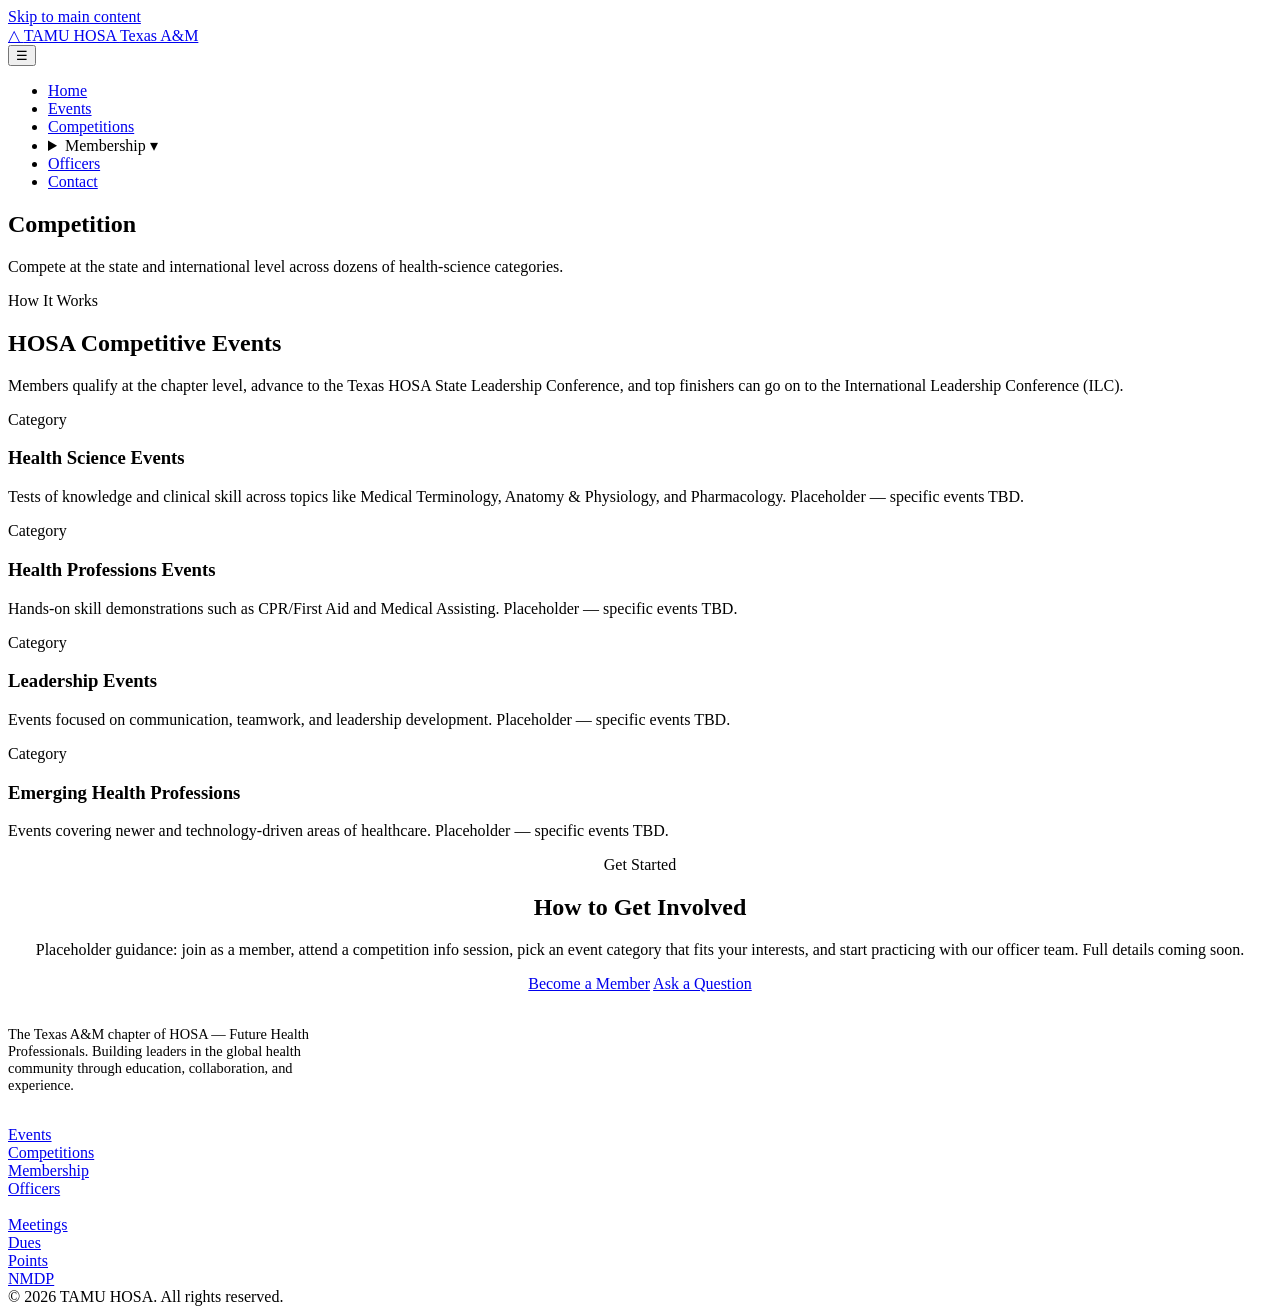
==== competitions.html @ 18d51c39 "Add competitions page" ====
<!DOCTYPE html>
<html lang="en">
<head>
<meta charset="UTF-8">
<meta name="viewport" content="width=device-width, initial-scale=1.0">
<title>Competition | TAMU HOSA</title>
<link rel="preconnect" href="https://fonts.googleapis.com">
<link rel="preconnect" href="https://fonts.gstatic.com" crossorigin>
<link href="https://fonts.googleapis.com/css2?family=Big+Shoulders+Display:wght@600;700;800&family=Public+Sans:ital,wght@0,400;0,500;0,600;0,700;1,500&display=swap" rel="stylesheet">
<link rel="stylesheet" href="css/style.css">
</head>
<body>

<a href="#main-content" class="skip-link">Skip to main content</a>

<header class="site-header">
  <div class="nav-wrap">
    <a href="index.html" class="brand">
      <span class="brand-mark" aria-hidden="true">&#9651;</span>
      <span>
        TAMU HOSA
        <span class="affiliation">Texas A&amp;M</span>
      </span>
    </a>
    <nav>
      <button class="nav-toggle-mobile" aria-label="Toggle menu" aria-expanded="false" aria-controls="primary-nav">&#9776;</button>
      <ul id="primary-nav">
        <li><a href="index.html">Home</a></li>
        <li><a href="events.html">Events</a></li>
        <li><a href="competitions.html">Competitions</a></li>
        <li class="has-dropdown">
          <details>
            <summary class="dropdown-toggle">Membership <span>&#9662;</span></summary>
            <div class="dropdown-menu">
              <a href="membership/meetings.html">Meetings</a>
              <a href="membership/flywire.html">Dues (Flywire)</a>
              <a href="membership/points.html">Member Points</a>
              <a href="membership/nmdp.html">NMDP Service Project</a>
            </div>
          </details>
        </li>
        <li><a href="officers.html">Officers</a></li>
        <li><a href="contact.html" class="nav-cta">Contact</a></li>
      </ul>
    </nav>
  </div>
</header>

<main id="main-content">

<section class="page-hero">
  <h1>Competition</h1>
  <p>Compete at the state and international level across dozens of health-science categories.</p>
</section>

<section>
  <div class="container">
    <span class="eyebrow-tag">How It Works</span>
    <h2 class="section-title">HOSA Competitive Events</h2>
    <p class="section-lede">Members qualify at the chapter level, advance to the Texas HOSA State Leadership Conference, and top finishers can go on to the International Leadership Conference (ILC).</p>
    <div class="grid">
      <div class="card pillar-teal">
        <span class="tag">Category</span>
        <h3>Health Science Events</h3>
        <p>Tests of knowledge and clinical skill across topics like Medical Terminology, Anatomy &amp; Physiology, and Pharmacology. Placeholder &mdash; specific events TBD.</p>
      </div>
      <div class="card pillar-teal">
        <span class="tag">Category</span>
        <h3>Health Professions Events</h3>
        <p>Hands-on skill demonstrations such as CPR/First Aid and Medical Assisting. Placeholder &mdash; specific events TBD.</p>
      </div>
      <div class="card pillar-teal">
        <span class="tag">Category</span>
        <h3>Leadership Events</h3>
        <p>Events focused on communication, teamwork, and leadership development. Placeholder &mdash; specific events TBD.</p>
      </div>
      <div class="card">
        <span class="tag">Category</span>
        <h3>Emerging Health Professions</h3>
        <p>Events covering newer and technology-driven areas of healthcare. Placeholder &mdash; specific events TBD.</p>
      </div>
    </div>
  </div>
</section>

<section class="alt">
  <div class="container" style="text-align:center;">
    <span class="eyebrow-tag">Get Started</span>
    <h2 class="section-title">How to Get Involved</h2>
    <p class="section-lede">Placeholder guidance: join as a member, attend a competition info session, pick an event category that fits your interests, and start practicing with our officer team. Full details coming soon.</p>
    <div class="hero-buttons" style="justify-content:center;">
      <a href="membership.html" class="btn btn-solid">Become a Member</a>
      <a href="contact.html" class="btn btn-solid">Ask a Question</a>
    </div>
  </div>
</section>

</main>

<footer class="site-footer">
  <div class="footer-wrap">
    <div class="brand-col">
      <strong style="color:white;">TAMU HOSA</strong>
      <p style="max-width:320px; font-size:0.9rem;">The Texas A&amp;M chapter of HOSA &mdash; Future Health Professionals. Building leaders in the global health community through education, collaboration, and experience.</p>
    </div>
    <div>
      <strong style="color:white;">Explore</strong><br>
      <a href="events.html">Events</a><br>
      <a href="competitions.html">Competitions</a><br>
      <a href="membership.html">Membership</a><br>
      <a href="officers.html">Officers</a>
    </div>
    <div>
      <strong style="color:white;">Membership</strong><br>
      <a href="membership/meetings.html">Meetings</a><br>
      <a href="membership/flywire.html">Dues</a><br>
      <a href="membership/points.html">Points</a><br>
      <a href="membership/nmdp.html">NMDP</a>
    </div>
  </div>
  <div class="footer-bottom">&copy; 2026 TAMU HOSA. All rights reserved.</div>
</footer>

<script src="js/nav.js"></script>
</body>
</html>
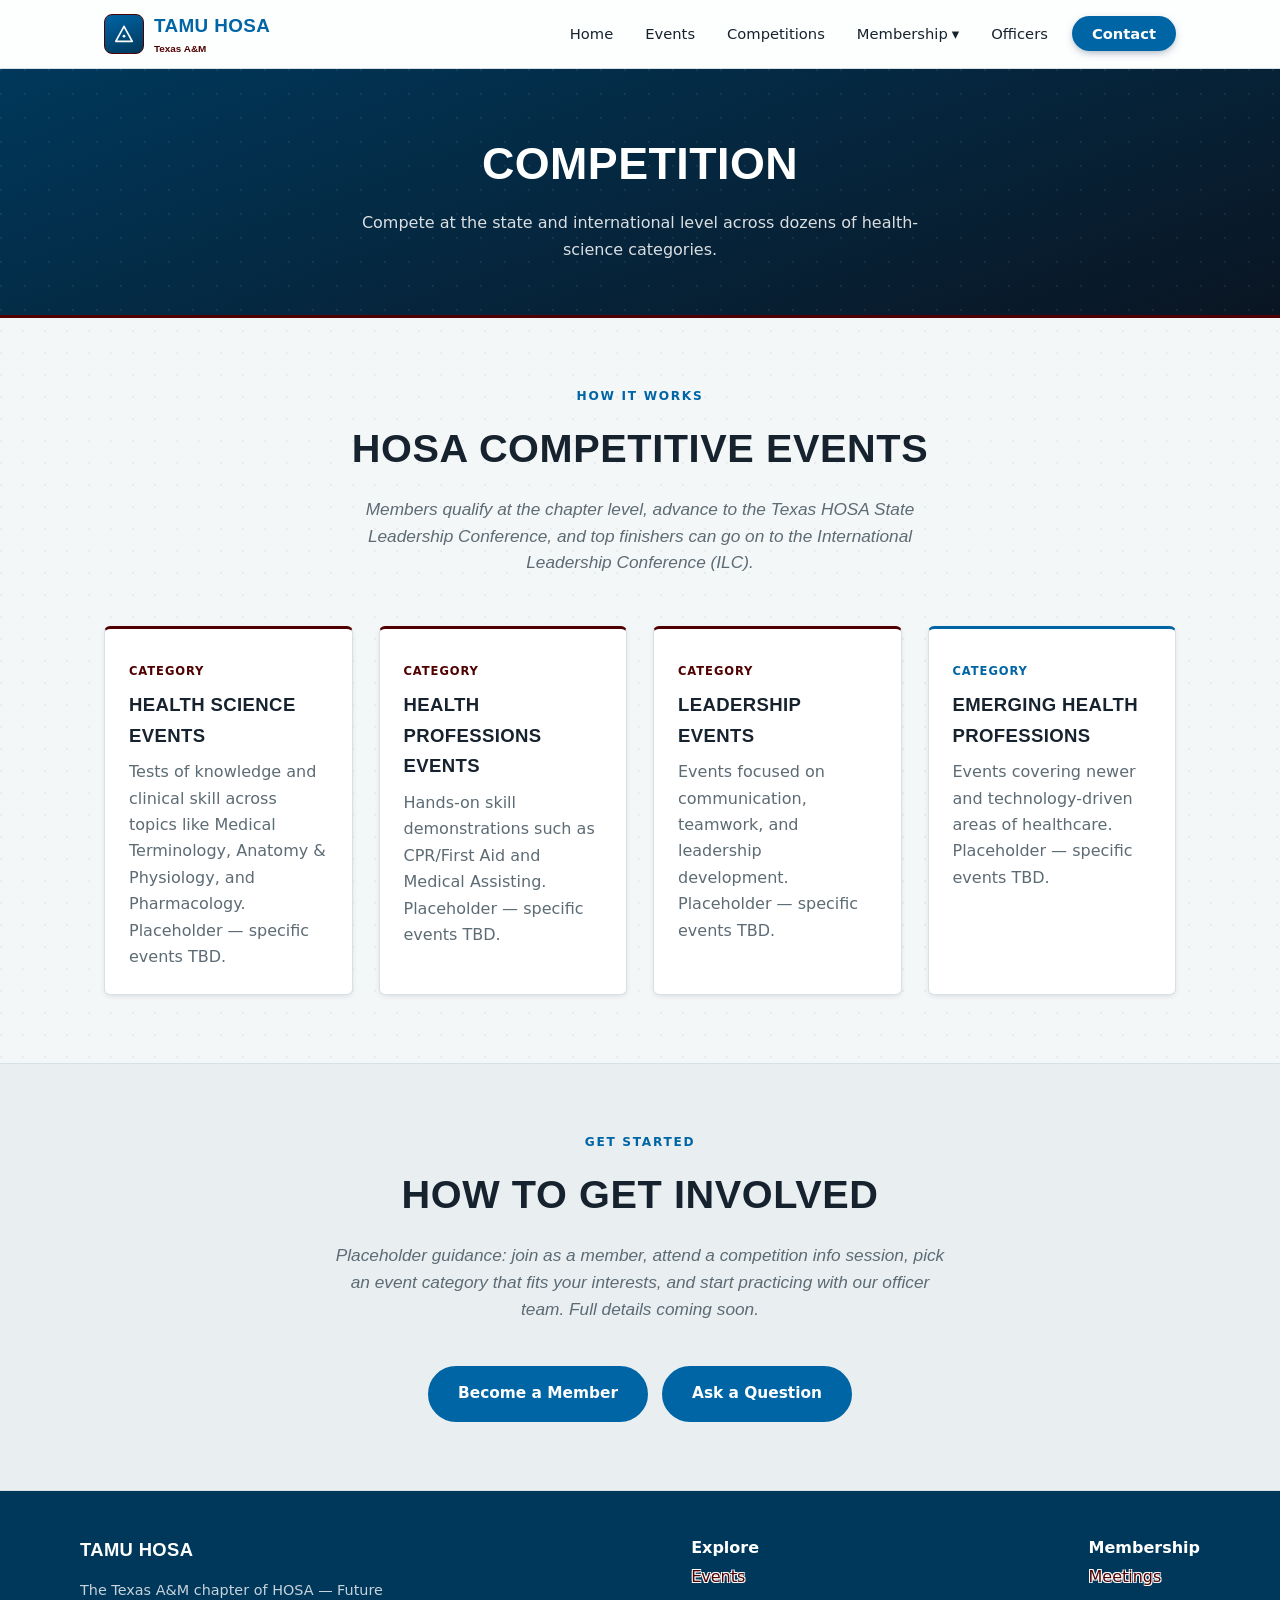
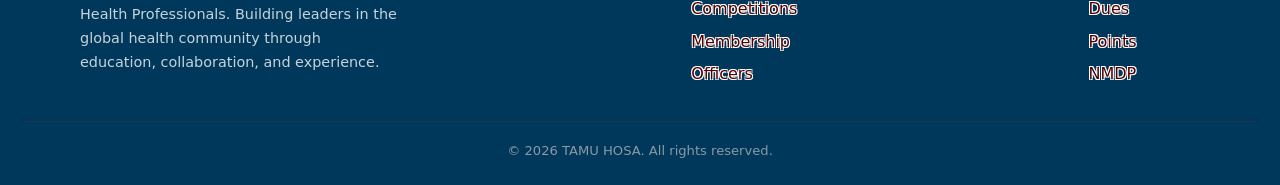
==== commit 8e88818b: "Replace placeholder logo glyph with SVG mark; white outline on maroon text over navy backgrounds" ====
--- a/competitions.html
+++ b/competitions.html
@@ -16,7 +16,7 @@
 <header class="site-header">
   <div class="nav-wrap">
     <a href="index.html" class="brand">
-      <span class="brand-mark" aria-hidden="true">&#9651;</span>
+      <span class="brand-mark" aria-hidden="true"><svg viewBox="0 0 24 24" width="22" height="22" fill="none" xmlns="http://www.w3.org/2000/svg"><path d="M12 3.6L21 20H3L12 3.6Z" stroke="#ffffff" stroke-width="1.8" stroke-linejoin="round"/><circle cx="12" cy="14.4" r="1.5" fill="#ffffff"/></svg></span>
       <span>
         TAMU HOSA
         <span class="affiliation">Texas A&amp;M</span>
--- a/css/style.css
+++ b/css/style.css
@@ -0,0 +1,733 @@
+/* TAMU HOSA — shared styles
+   Architecture adapted from the FFAC template (header/nav, card/grid, button,
+   dropdown, and mobile rules). Two-color scheme: HOSA's official navy blue
+   (verified from HOSA's own rebrand brand file, PANTONE 301 U -> RGB(0,101,165))
+   dominant, TAMU maroon as the accent. */
+
+:root {
+  --navy: #0065A5;
+  --navy-dark: #004C7C;
+  --navy-deep: #00385B;
+  --maroon: #500000;
+  --ink: #16222e;
+  --cream: #f4f7f8;
+  --paper: #e9eff1;
+  --warm-white: #ffffff;
+  --gray: #5d6b74;
+  --gray-light: #8996a0;
+  --border: #d7e0e4;
+  --border-strong: #bccbd1;
+  --radius: 6px;
+  --shadow-sm: 0 2px 6px -2px rgba(15, 30, 48, 0.16);
+  --shadow-md: 0 10px 24px -10px rgba(15, 30, 48, 0.26), 0 3px 8px rgba(15, 30, 48, 0.08);
+  --shadow-lg: 0 20px 40px -16px rgba(15, 30, 48, 0.32), 0 6px 14px rgba(15, 30, 48, 0.1);
+  --ease: cubic-bezier(0.22, 1, 0.36, 1);
+}
+
+* { box-sizing: border-box; }
+
+html { scroll-behavior: smooth; }
+
+@media (prefers-reduced-motion: reduce) {
+  html { scroll-behavior: auto; }
+  *, *::before, *::after {
+    animation-duration: 0.01ms !important;
+    animation-iteration-count: 1 !important;
+    transition-duration: 0.01ms !important;
+    scroll-behavior: auto !important;
+  }
+}
+
+body {
+  margin: 0;
+  font-family: 'Public Sans', 'Segoe UI', system-ui, -apple-system, sans-serif;
+  background-color: var(--cream);
+  background-image:
+    radial-gradient(circle at 1px 1px, rgba(15, 30, 48, 0.05) 1px, transparent 0);
+  background-size: 22px 22px;
+  color: var(--ink);
+  line-height: 1.65;
+  -webkit-font-smoothing: antialiased;
+}
+
+h1, h2, h3, .brand {
+  font-family: 'Big Shoulders Display', 'Arial Narrow', sans-serif;
+  font-weight: 700;
+  text-transform: uppercase;
+  letter-spacing: 0.02em;
+}
+
+img { max-width: 100%; display: block; }
+
+a { color: var(--navy); text-decoration: none; }
+a:hover { text-decoration: underline; }
+
+a:focus-visible,
+button:focus-visible,
+summary:focus-visible {
+  outline: 2px solid var(--navy);
+  outline-offset: 3px;
+  border-radius: 3px;
+}
+
+.skip-link {
+  position: absolute;
+  left: 12px;
+  top: -60px;
+  z-index: 1000;
+  background: var(--navy);
+  color: var(--warm-white);
+  padding: 10px 18px;
+  border-radius: 6px;
+  font-weight: 600;
+  transition: top 150ms var(--ease);
+}
+
+.skip-link:focus { top: 12px; }
+
+.container {
+  max-width: 1120px;
+  margin: 0 auto;
+  padding: 0 24px;
+}
+
+/* ---------- Header / Nav ---------- */
+header.site-header {
+  background: rgba(255, 255, 255, 0.82);
+  backdrop-filter: blur(14px) saturate(160%);
+  -webkit-backdrop-filter: blur(14px) saturate(160%);
+  border-bottom: 1px solid var(--border);
+  position: sticky;
+  top: 0;
+  z-index: 100;
+  transition: box-shadow 220ms var(--ease), border-color 220ms var(--ease);
+}
+
+header.site-header.scrolled {
+  box-shadow: var(--shadow-sm);
+  border-bottom-color: var(--border-strong);
+}
+
+.nav-wrap {
+  display: flex;
+  align-items: center;
+  justify-content: space-between;
+  padding: 10px 24px;
+  max-width: 1120px;
+  margin: 0 auto;
+}
+
+.brand {
+  display: flex;
+  align-items: center;
+  gap: 10px;
+  font-weight: 600;
+  font-size: 1.18rem;
+  color: var(--navy);
+}
+
+.brand .brand-mark {
+  display: inline-flex;
+  align-items: center;
+  justify-content: center;
+  width: 40px;
+  height: 40px;
+  border-radius: 8px;
+  background: linear-gradient(160deg, var(--navy) 0%, var(--navy-deep) 100%);
+  border: 1.5px solid var(--maroon);
+  flex-shrink: 0;
+  transition: transform 320ms var(--ease);
+}
+
+.brand:hover { text-decoration: none; }
+.brand:hover .brand-mark { transform: rotate(-8deg); }
+
+.brand .affiliation {
+  display: block;
+  font-family: 'Public Sans', sans-serif;
+  text-transform: none;
+  letter-spacing: 0;
+  font-weight: 700;
+  font-size: 0.62rem;
+  color: var(--maroon);
+}
+
+nav ul {
+  list-style: none;
+  display: flex;
+  gap: 8px;
+  margin: 0;
+  padding: 0;
+  align-items: center;
+}
+
+nav a {
+  color: var(--ink);
+  font-weight: 500;
+  font-size: 0.92rem;
+  padding: 8px 12px;
+  border-radius: 5px;
+  transition: color 150ms var(--ease), background 150ms var(--ease);
+}
+
+nav a:hover { color: var(--navy); background: rgba(27, 58, 92, 0.07); text-decoration: none; }
+
+.nav-cta {
+  background: var(--navy);
+  color: var(--warm-white) !important;
+  padding: 9px 20px !important;
+  border-radius: 999px;
+  font-weight: 600;
+  margin-left: 4px;
+  box-shadow: 0 3px 10px -3px rgba(27, 58, 92, 0.55);
+  transition: background 150ms var(--ease), transform 150ms var(--ease), box-shadow 150ms var(--ease);
+}
+
+.nav-cta:hover { background: var(--navy-dark); transform: translateY(-1px); box-shadow: 0 6px 14px -4px rgba(27, 58, 92, 0.55); }
+.nav-cta:active { transform: translateY(0) scale(0.97); }
+
+/* Dropdown (native details/summary - no JS required) */
+.has-dropdown { position: relative; }
+.has-dropdown details { position: relative; }
+
+.has-dropdown summary.dropdown-toggle {
+  cursor: pointer;
+  display: flex;
+  align-items: center;
+  gap: 4px;
+  font-weight: 500;
+  font-size: 0.92rem;
+  color: var(--ink);
+  list-style: none;
+  padding: 8px 12px;
+  border-radius: 5px;
+  transition: color 150ms var(--ease), background 150ms var(--ease);
+}
+
+.has-dropdown summary.dropdown-toggle::-webkit-details-marker { display: none; }
+.has-dropdown summary.dropdown-toggle::marker { content: ''; }
+.has-dropdown summary.dropdown-toggle:hover { color: var(--navy); background: rgba(27, 58, 92, 0.07); }
+
+.dropdown-menu {
+  position: absolute;
+  top: 122%;
+  left: 0;
+  background: var(--warm-white);
+  border: 1px solid var(--border);
+  border-radius: var(--radius);
+  box-shadow: var(--shadow-md);
+  min-width: 200px;
+  padding: 6px;
+}
+
+.dropdown-menu a {
+  display: block;
+  padding: 9px 12px;
+  border-radius: 4px;
+  font-weight: 500;
+  color: var(--ink);
+  font-size: 0.92rem;
+}
+
+.dropdown-menu a:hover {
+  background: var(--cream);
+  text-decoration: none;
+  color: var(--navy);
+}
+
+.nav-toggle-mobile {
+  display: none;
+  background: none;
+  border: none;
+  font-size: 1.5rem;
+  cursor: pointer;
+  color: var(--ink);
+}
+
+/* ---------- Hero ---------- */
+.hero {
+  position: relative;
+  background: linear-gradient(160deg, var(--navy) 0%, var(--navy-deep) 100%);
+  color: var(--warm-white);
+  padding: 84px 24px 76px;
+  overflow: hidden;
+}
+
+.hero::before {
+  content: '';
+  position: absolute;
+  inset: 0;
+  background-image: radial-gradient(circle at 1px 1px, rgba(255, 255, 255, 0.09) 1px, transparent 0);
+  background-size: 26px 26px;
+  pointer-events: none;
+}
+
+.hero-inner {
+  position: relative;
+  max-width: 1120px;
+  margin: 0 auto;
+}
+
+.hero-text { max-width: 680px; }
+
+.hero .eyebrow {
+  display: inline-flex;
+  align-items: center;
+  gap: 8px;
+  font-family: 'Public Sans', sans-serif;
+  font-size: 0.76rem;
+  font-weight: 700;
+  text-shadow: -1px -1px 0 var(--warm-white), 1px -1px 0 var(--warm-white), -1px 1px 0 var(--warm-white), 1px 1px 0 var(--warm-white);
+  letter-spacing: 0.14em;
+  text-transform: uppercase;
+  color: var(--maroon);
+  margin: 0 0 18px;
+}
+
+.hero .eyebrow::before {
+  content: '';
+  width: 22px;
+  height: 1px;
+  background: var(--maroon);
+}
+
+.hero-kicker {
+  font-family: 'Big Shoulders Display', sans-serif;
+  font-size: clamp(1.5rem, 2.8vw, 2.1rem);
+  font-weight: 800;
+  text-transform: uppercase;
+  letter-spacing: 0.02em;
+  color: var(--warm-white);
+  margin: 0 0 4px;
+}
+
+.hero h1 {
+  font-size: clamp(2.6rem, 5.2vw, 4.4rem);
+  font-weight: 800;
+  margin: 0 0 20px;
+  line-height: 1.02;
+  letter-spacing: 0.005em;
+}
+
+.hero p {
+  font-size: 1.1rem;
+  max-width: 620px;
+  margin: 0 0 30px;
+  opacity: 0.9;
+}
+
+.hero-buttons {
+  display: flex;
+  gap: 14px;
+  flex-wrap: wrap;
+}
+
+.btn {
+  display: inline-block;
+  background: var(--warm-white);
+  color: var(--navy);
+  font-weight: 700;
+  font-size: 0.96rem;
+  padding: 13px 28px;
+  border-radius: 999px;
+  border: 2px solid var(--warm-white);
+  transition: transform 160ms var(--ease), box-shadow 160ms var(--ease), background 160ms var(--ease), color 160ms var(--ease), border-color 160ms var(--ease);
+}
+
+.btn:hover { text-decoration: none; background: var(--maroon); border-color: var(--maroon); color: var(--navy-deep); transform: translateY(-2px); box-shadow: var(--shadow-md); }
+.btn:active { transform: translateY(0) scale(0.97); box-shadow: var(--shadow-sm); }
+
+.btn-outline {
+  background: transparent;
+  border: 2px solid rgba(255, 255, 255, 0.55);
+  color: var(--warm-white);
+}
+
+.btn-outline:hover { background: rgba(255, 255, 255, 0.12); border-color: var(--warm-white); color: var(--warm-white); }
+
+.btn-solid {
+  background: var(--navy);
+  color: var(--warm-white);
+  border: 2px solid var(--navy);
+}
+
+.btn-solid:hover { background: var(--navy-dark); border-color: var(--navy-dark); color: var(--warm-white); }
+
+/* ---------- Page header (non-home pages) ---------- */
+.page-hero {
+  position: relative;
+  background: linear-gradient(160deg, var(--navy-deep) 0%, #0a1522 100%);
+  color: var(--warm-white);
+  padding: 58px 24px 52px;
+  text-align: center;
+  border-bottom: 3px solid var(--maroon);
+  overflow: hidden;
+}
+
+.page-hero::before {
+  content: '';
+  position: absolute;
+  inset: 0;
+  background-image: radial-gradient(circle at 1px 1px, rgba(255, 255, 255, 0.07) 1px, transparent 0);
+  background-size: 24px 24px;
+  pointer-events: none;
+}
+
+.page-hero h1 {
+  position: relative;
+  margin: 0 0 10px;
+  font-weight: 800;
+  font-size: clamp(2rem, 3.8vw, 2.8rem);
+  letter-spacing: 0.01em;
+}
+.page-hero p { position: relative; margin: 0 auto; opacity: 0.85; max-width: 560px; }
+
+/* ---------- Sections ---------- */
+section { padding: 68px 0; }
+
+section.alt {
+  background: var(--paper);
+  border-top: 1px solid var(--border);
+  border-bottom: 1px solid var(--border);
+}
+
+.eyebrow-tag {
+  display: block;
+  text-align: center;
+  font-size: 0.76rem;
+  font-weight: 700;
+  letter-spacing: 0.14em;
+  text-transform: uppercase;
+  color: var(--navy);
+  margin: 0 0 10px;
+}
+
+h2.section-title {
+  font-size: clamp(1.85rem, 3.1vw, 2.5rem);
+  font-weight: 800;
+  margin: 0 0 14px;
+  text-align: center;
+  letter-spacing: 0.015em;
+}
+
+.section-lede {
+  text-align: center;
+  font-family: 'Public Sans', sans-serif;
+  font-style: italic;
+  font-weight: 500;
+  font-size: 1.08rem;
+  color: var(--gray);
+  max-width: 620px;
+  margin: 0 auto 44px;
+  line-height: 1.55;
+}
+
+/* ---------- Cards ---------- */
+.grid {
+  display: grid;
+  grid-template-columns: repeat(auto-fit, minmax(240px, 1fr));
+  gap: 26px;
+  padding-top: 6px;
+}
+
+.card {
+  --pin: var(--navy);
+  position: relative;
+  background: var(--warm-white);
+  border: 1px solid var(--border);
+  border-top: 3px solid var(--pin);
+  border-radius: var(--radius);
+  padding: 28px 24px 24px;
+  box-shadow: var(--shadow-sm);
+  transition: transform 220ms var(--ease), box-shadow 220ms var(--ease);
+}
+
+.card:hover {
+  transform: translateY(-5px);
+  box-shadow: var(--shadow-lg);
+}
+
+.card.pillar-teal { --pin: var(--maroon); }
+.card.pillar-maroon { --pin: var(--maroon); }
+
+.card .tag {
+  display: inline-block;
+  font-size: 0.72rem;
+  font-weight: 700;
+  letter-spacing: 0.08em;
+  text-transform: uppercase;
+  color: var(--pin);
+  margin-bottom: 9px;
+}
+
+.card h3 {
+  margin: 0 0 8px;
+  color: var(--ink);
+  font-size: 1.16rem;
+  overflow-wrap: break-word;
+  word-break: break-word;
+}
+
+.card p { margin: 0; color: var(--gray); }
+
+a.card { display: block; text-decoration: none; color: inherit; }
+a.card:hover { text-decoration: none; }
+
+/* ---------- Officer cards ---------- */
+.officer-card {
+  background: var(--warm-white);
+  border: 1px solid var(--border);
+  border-radius: var(--radius);
+  overflow: hidden;
+  text-align: center;
+  box-shadow: var(--shadow-sm);
+  transition: transform 220ms var(--ease), box-shadow 220ms var(--ease);
+}
+
+.officer-card:hover { transform: translateY(-5px); box-shadow: var(--shadow-lg); }
+
+.officer-photo {
+  aspect-ratio: 1 / 1;
+  background: var(--paper);
+  display: flex;
+  align-items: center;
+  justify-content: center;
+  color: var(--navy);
+  border-bottom: 3px solid var(--navy);
+  position: relative;
+}
+
+.officer-photo .initials {
+  font-family: 'Big Shoulders Display', sans-serif;
+  font-size: 2.2rem;
+  font-weight: 700;
+}
+
+.officer-photo img {
+  width: 100%;
+  height: 100%;
+  object-fit: cover;
+}
+
+.officer-card .info { padding: 18px; }
+.officer-card h3 { margin: 0 0 8px; font-size: 1.02rem; }
+.officer-card .role {
+  display: inline-block;
+  background: var(--navy);
+  color: var(--warm-white);
+  font-weight: 600;
+  font-size: 0.72rem;
+  text-transform: uppercase;
+  letter-spacing: 0.06em;
+  padding: 4px 12px;
+  border-radius: 999px;
+}
+
+/* ---------- Event rows ---------- */
+.event-row {
+  background: var(--warm-white);
+  border: 1px solid var(--border);
+  border-radius: var(--radius);
+  padding: 22px 26px;
+  margin-bottom: 18px;
+  box-shadow: var(--shadow-sm);
+  display: flex;
+  gap: 22px;
+  align-items: flex-start;
+  transition: transform 220ms var(--ease), box-shadow 220ms var(--ease);
+}
+
+.event-row:hover { transform: translateY(-3px); box-shadow: var(--shadow-md); }
+
+.event-row .date-stamp {
+  flex-shrink: 0;
+  width: 64px;
+  border: 2px solid var(--navy);
+  border-radius: 8px;
+  text-align: center;
+  overflow: hidden;
+  font-family: 'Public Sans', sans-serif;
+}
+
+.event-row .date-stamp .month {
+  display: block;
+  background: var(--navy);
+  color: var(--warm-white);
+  font-size: 0.68rem;
+  font-weight: 700;
+  letter-spacing: 0.06em;
+  text-transform: uppercase;
+  padding: 3px 0;
+}
+
+.event-row .date-stamp .day {
+  display: block;
+  font-family: 'Big Shoulders Display', sans-serif;
+  font-size: 1.9rem;
+  font-weight: 800;
+  color: var(--navy);
+  padding: 4px 0 6px;
+}
+
+.event-row .event-body { flex: 1; min-width: 0; }
+.event-row h3 { margin: 0 0 6px; font-size: 1.2rem; }
+.event-row .meta { color: var(--gray); font-size: 0.9rem; margin-bottom: 10px; }
+.event-row .meta strong { color: var(--ink); }
+.event-row p:last-child { margin: 0; color: var(--gray); }
+
+.check-back-note {
+  text-align: center;
+  color: var(--gray);
+  font-style: italic;
+  margin-top: 30px;
+}
+
+/* ---------- FAQ accordion ---------- */
+.faq-item {
+  background: var(--warm-white);
+  border: 1px solid var(--border);
+  border-radius: var(--radius);
+  margin-bottom: 12px;
+  box-shadow: var(--shadow-sm);
+  overflow: hidden;
+}
+
+.faq-item summary {
+  cursor: pointer;
+  list-style: none;
+  padding: 16px 20px;
+  font-weight: 600;
+  color: var(--navy);
+  display: flex;
+  justify-content: space-between;
+  align-items: center;
+}
+
+.faq-item summary::-webkit-details-marker { display: none; }
+.faq-item summary::after { content: '+'; font-size: 1.2rem; color: var(--maroon); }
+.faq-item[open] summary::after { content: '\2212'; }
+.faq-item .faq-answer { padding: 0 20px 18px; color: var(--gray); }
+
+/* ---------- Contact ---------- */
+.contact-info-grid {
+  display: grid;
+  grid-template-columns: repeat(auto-fit, minmax(200px, 1fr));
+  gap: 24px;
+  max-width: 820px;
+  margin: 0 auto 48px;
+}
+
+.contact-info-grid .card { text-align: center; }
+
+.contact-info-grid .card h3 {
+  overflow-wrap: anywhere;
+  word-break: break-word;
+  font-size: 1.05rem;
+}
+
+/* ---------- Footer ---------- */
+footer.site-footer {
+  position: relative;
+  background: var(--navy-deep);
+  color: #c7d3db;
+  padding: 44px 24px 24px;
+  margin-top: 0;
+}
+
+.footer-wrap {
+  max-width: 1120px;
+  margin: 0 auto;
+  display: flex;
+  justify-content: space-between;
+  flex-wrap: wrap;
+  gap: 28px;
+}
+
+.footer-wrap .brand-col strong {
+  font-family: 'Big Shoulders Display', sans-serif;
+  font-weight: 700;
+  letter-spacing: 0.02em;
+  font-size: 1.15rem;
+  color: var(--warm-white);
+}
+
+footer.site-footer .footer-wrap a,
+footer.site-footer .footer-bottom a {
+  color: var(--maroon);
+  text-shadow: -1px -1px 0 var(--warm-white), 1px -1px 0 var(--warm-white), -1px 1px 0 var(--warm-white), 1px 1px 0 var(--warm-white);
+}
+
+footer.site-footer .footer-wrap a {
+  display: inline-block;
+  padding: 3px 0;
+}
+
+footer.site-footer .footer-wrap a:hover,
+footer.site-footer .footer-bottom a:hover {
+  color: var(--maroon);
+  opacity: 0.85;
+}
+
+.footer-bottom {
+  text-align: center;
+  font-size: 0.82rem;
+  color: #8a99a4;
+  margin-top: 30px;
+  border-top: 1px solid #223347;
+  padding-top: 18px;
+}
+
+/* ---------- Scroll reveal ---------- */
+.reveal-fade {
+  opacity: 0;
+  transition: opacity 560ms var(--ease);
+}
+.reveal-fade.is-visible { opacity: 1; }
+
+@media (prefers-reduced-motion: reduce) {
+  .reveal-fade { opacity: 1; transition: none; }
+}
+
+/* ---------- Mobile ---------- */
+@media (max-width: 780px) {
+  .nav-wrap { flex-wrap: wrap; row-gap: 8px; padding: 10px 18px; }
+  .brand { font-size: 1.05rem; gap: 8px; }
+  .brand .brand-mark { height: 34px; width: 34px; }
+
+  nav { width: 100%; }
+  nav ul {
+    display: none;
+    position: static;
+    flex-direction: column;
+    align-items: stretch;
+    width: 100%;
+    gap: 2px;
+    padding: 14px 0 6px;
+    margin-top: 8px;
+    border-top: 1px solid var(--border);
+  }
+  nav ul.open { display: flex; }
+  nav ul li { width: 100%; }
+  nav ul li a { display: block; padding: 10px 0; }
+  nav ul li a.nav-cta { text-align: center; margin-top: 8px; padding: 10px 0 !important; }
+  .has-dropdown summary.dropdown-toggle { padding: 10px 0; }
+  .nav-toggle-mobile { display: block; }
+  .dropdown-menu { position: static; box-shadow: none; border: none; padding: 2px 0 6px 14px; background: transparent; }
+
+  .hero { padding: 44px 20px 40px; }
+  .hero h1 { font-size: 2.1rem; }
+  .hero p { font-size: 1rem; }
+  .hero-buttons { justify-content: center; }
+
+  .page-hero { padding: 40px 20px 36px; }
+  .page-hero h1 { font-size: 1.6rem; }
+
+  section { padding: 46px 0; }
+  h2.section-title { font-size: 1.5rem; }
+  .section-lede { margin-bottom: 32px; }
+
+  .event-row { flex-direction: column; }
+  .event-row .date-stamp { width: 84px; }
+
+  .footer-wrap { flex-direction: column; gap: 26px; }
+}
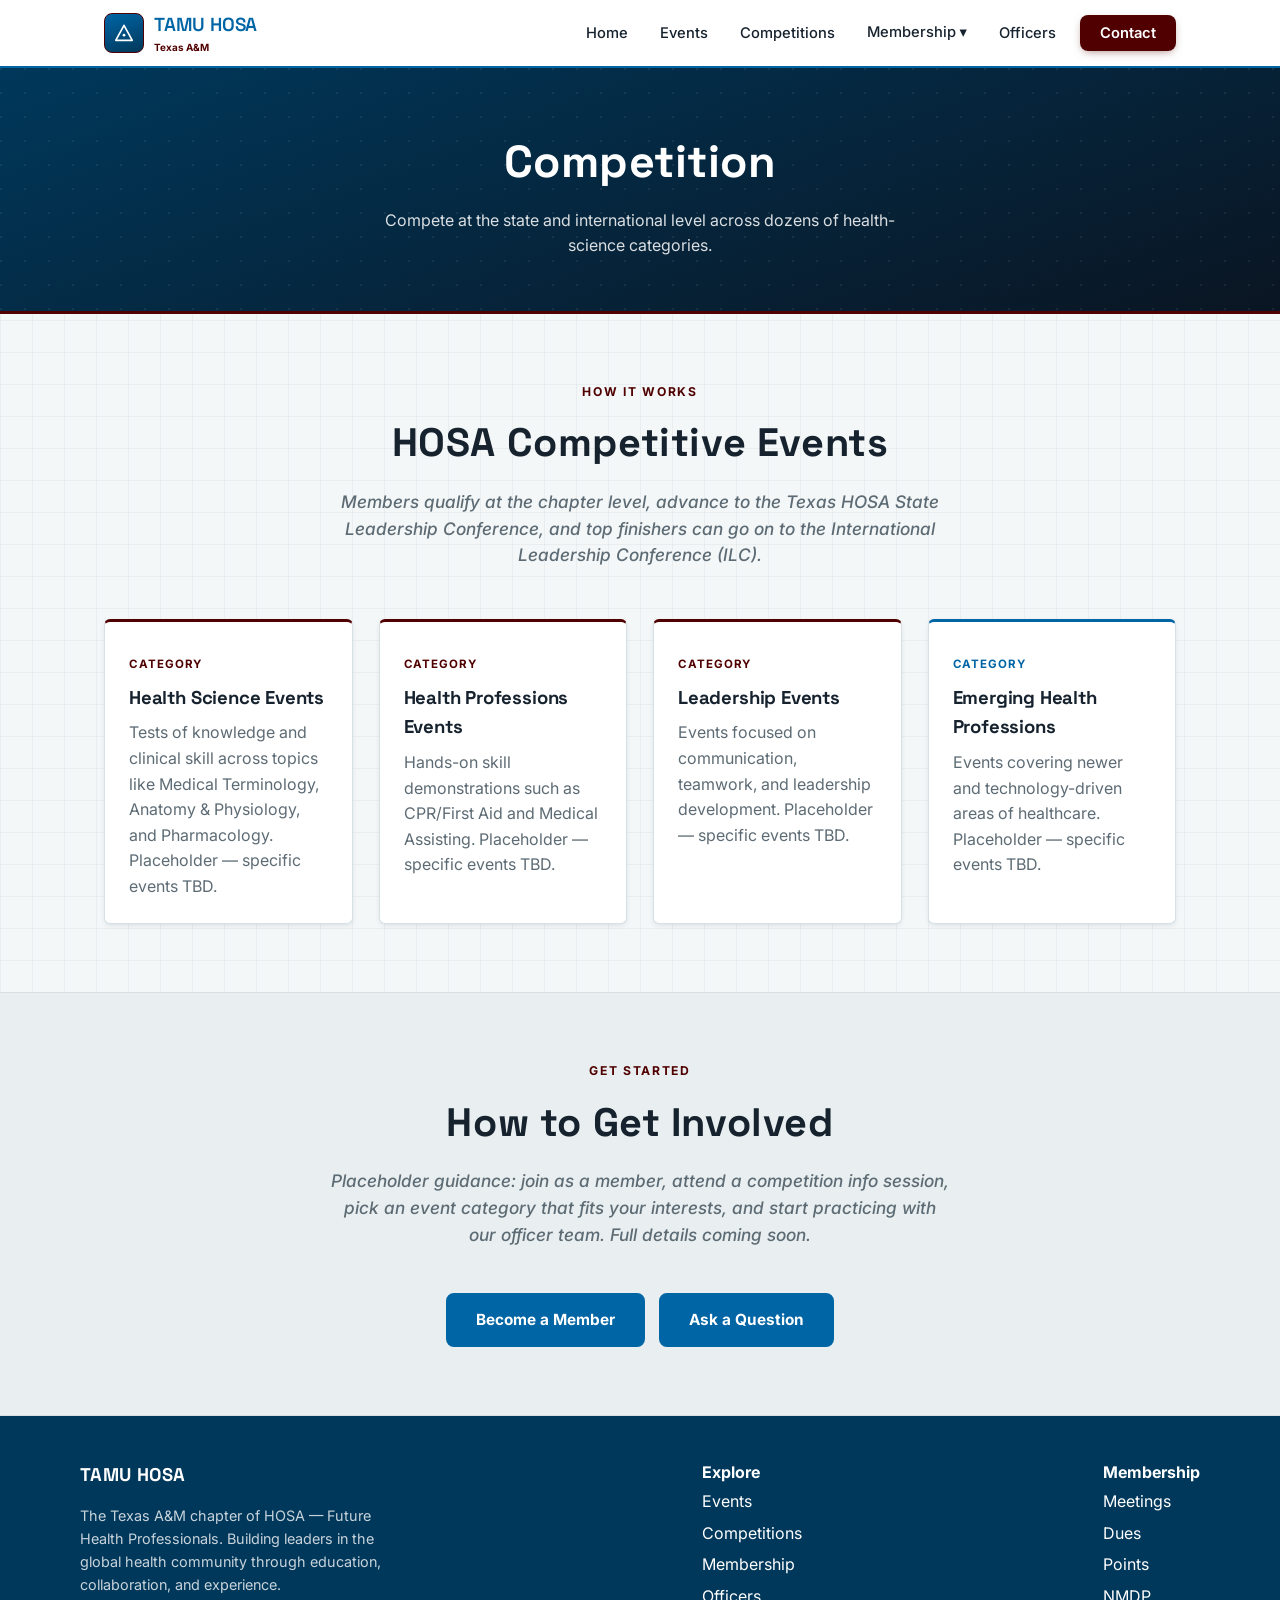
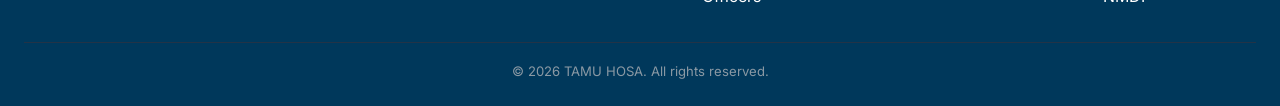
==== commit eb105b9f: "Differentiate from FFAC: Space Grotesk/Inter fonts, non-uppercase headings, structured 8px buttons i" ====
--- a/competitions.html
+++ b/competitions.html
@@ -6,7 +6,7 @@
 <title>Competition | TAMU HOSA</title>
 <link rel="preconnect" href="https://fonts.googleapis.com">
 <link rel="preconnect" href="https://fonts.gstatic.com" crossorigin>
-<link href="https://fonts.googleapis.com/css2?family=Big+Shoulders+Display:wght@600;700;800&family=Public+Sans:ital,wght@0,400;0,500;0,600;0,700;1,500&display=swap" rel="stylesheet">
+<link href="https://fonts.googleapis.com/css2?family=Space+Grotesk:wght@500;600;700&family=Inter:ital,wght@0,400;0,500;0,600;0,700;1,500&display=swap" rel="stylesheet">
 <link rel="stylesheet" href="css/style.css">
 </head>
 <body>
--- a/css/style.css
+++ b/css/style.css
@@ -9,6 +9,7 @@
   --navy-dark: #004C7C;
   --navy-deep: #00385B;
   --maroon: #500000;
+  --maroon-dark: #350000;
   --ink: #16222e;
   --cream: #f4f7f8;
   --paper: #e9eff1;
@@ -40,21 +41,21 @@
 
 body {
   margin: 0;
-  font-family: 'Public Sans', 'Segoe UI', system-ui, -apple-system, sans-serif;
+  font-family: 'Inter', 'Segoe UI', system-ui, -apple-system, sans-serif;
   background-color: var(--cream);
   background-image:
-    radial-gradient(circle at 1px 1px, rgba(15, 30, 48, 0.05) 1px, transparent 0);
-  background-size: 22px 22px;
+    linear-gradient(rgba(15, 30, 48, 0.045) 1px, transparent 1px),
+    linear-gradient(90deg, rgba(15, 30, 48, 0.045) 1px, transparent 1px);
+  background-size: 32px 32px;
   color: var(--ink);
-  line-height: 1.65;
+  line-height: 1.6;
   -webkit-font-smoothing: antialiased;
 }
 
 h1, h2, h3, .brand {
-  font-family: 'Big Shoulders Display', 'Arial Narrow', sans-serif;
-  font-weight: 700;
-  text-transform: uppercase;
-  letter-spacing: 0.02em;
+  font-family: 'Space Grotesk', 'Arial Narrow', sans-serif;
+  font-weight: 700;
+  letter-spacing: -0.01em;
 }
 
 img { max-width: 100%; display: block; }
@@ -93,10 +94,8 @@
 
 /* ---------- Header / Nav ---------- */
 header.site-header {
-  background: rgba(255, 255, 255, 0.82);
-  backdrop-filter: blur(14px) saturate(160%);
-  -webkit-backdrop-filter: blur(14px) saturate(160%);
-  border-bottom: 1px solid var(--border);
+  background: var(--warm-white);
+  border-bottom: 2px solid var(--navy);
   position: sticky;
   top: 0;
   z-index: 100;
@@ -144,7 +143,7 @@
 
 .brand .affiliation {
   display: block;
-  font-family: 'Public Sans', sans-serif;
+  font-family: 'Inter', sans-serif;
   text-transform: none;
   letter-spacing: 0;
   font-weight: 700;
@@ -173,17 +172,17 @@
 nav a:hover { color: var(--navy); background: rgba(27, 58, 92, 0.07); text-decoration: none; }
 
 .nav-cta {
-  background: var(--navy);
+  background: var(--maroon);
   color: var(--warm-white) !important;
   padding: 9px 20px !important;
-  border-radius: 999px;
+  border-radius: 8px;
   font-weight: 600;
   margin-left: 4px;
-  box-shadow: 0 3px 10px -3px rgba(27, 58, 92, 0.55);
+  box-shadow: 0 3px 10px -3px rgba(80, 0, 0, 0.5);
   transition: background 150ms var(--ease), transform 150ms var(--ease), box-shadow 150ms var(--ease);
 }
 
-.nav-cta:hover { background: var(--navy-dark); transform: translateY(-1px); box-shadow: 0 6px 14px -4px rgba(27, 58, 92, 0.55); }
+.nav-cta:hover { background: var(--maroon-dark); transform: translateY(-1px); box-shadow: 0 6px 14px -4px rgba(80, 0, 0, 0.5); }
 .nav-cta:active { transform: translateY(0) scale(0.97); }
 
 /* Dropdown (native details/summary - no JS required) */
@@ -274,13 +273,12 @@
   display: inline-flex;
   align-items: center;
   gap: 8px;
-  font-family: 'Public Sans', sans-serif;
+  font-family: 'Inter', sans-serif;
   font-size: 0.76rem;
   font-weight: 700;
-  text-shadow: -1px -1px 0 var(--warm-white), 1px -1px 0 var(--warm-white), -1px 1px 0 var(--warm-white), 1px 1px 0 var(--warm-white);
   letter-spacing: 0.14em;
   text-transform: uppercase;
-  color: var(--maroon);
+  color: var(--warm-white);
   margin: 0 0 18px;
 }
 
@@ -292,13 +290,27 @@
 }
 
 .hero-kicker {
-  font-family: 'Big Shoulders Display', sans-serif;
+  position: relative;
+  display: block;
+  font-family: 'Space Grotesk', sans-serif;
   font-size: clamp(1.5rem, 2.8vw, 2.1rem);
   font-weight: 800;
   text-transform: uppercase;
   letter-spacing: 0.02em;
   color: var(--warm-white);
-  margin: 0 0 4px;
+  margin: 0 0 10px;
+  padding-bottom: 6px;
+}
+
+.hero-kicker::after {
+  content: '';
+  position: absolute;
+  left: 0;
+  bottom: 0;
+  width: 46px;
+  height: 3px;
+  background: var(--maroon);
+  border-radius: 2px;
 }
 
 .hero h1 {
@@ -329,7 +341,7 @@
   font-weight: 700;
   font-size: 0.96rem;
   padding: 13px 28px;
-  border-radius: 999px;
+  border-radius: 8px;
   border: 2px solid var(--warm-white);
   transition: transform 160ms var(--ease), box-shadow 160ms var(--ease), background 160ms var(--ease), color 160ms var(--ease), border-color 160ms var(--ease);
 }
@@ -398,7 +410,7 @@
   font-weight: 700;
   letter-spacing: 0.14em;
   text-transform: uppercase;
-  color: var(--navy);
+  color: var(--maroon);
   margin: 0 0 10px;
 }
 
@@ -412,7 +424,7 @@
 
 .section-lede {
   text-align: center;
-  font-family: 'Public Sans', sans-serif;
+  font-family: 'Inter', sans-serif;
   font-style: italic;
   font-weight: 500;
   font-size: 1.08rem;
@@ -498,7 +510,7 @@
 }
 
 .officer-photo .initials {
-  font-family: 'Big Shoulders Display', sans-serif;
+  font-family: 'Space Grotesk', sans-serif;
   font-size: 2.2rem;
   font-weight: 700;
 }
@@ -513,7 +525,7 @@
 .officer-card h3 { margin: 0 0 8px; font-size: 1.02rem; }
 .officer-card .role {
   display: inline-block;
-  background: var(--navy);
+  background: var(--maroon);
   color: var(--warm-white);
   font-weight: 600;
   font-size: 0.72rem;
@@ -542,16 +554,16 @@
 .event-row .date-stamp {
   flex-shrink: 0;
   width: 64px;
-  border: 2px solid var(--navy);
+  border: 2px solid var(--maroon);
   border-radius: 8px;
   text-align: center;
   overflow: hidden;
-  font-family: 'Public Sans', sans-serif;
+  font-family: 'Inter', sans-serif;
 }
 
 .event-row .date-stamp .month {
   display: block;
-  background: var(--navy);
+  background: var(--maroon);
   color: var(--warm-white);
   font-size: 0.68rem;
   font-weight: 700;
@@ -562,10 +574,10 @@
 
 .event-row .date-stamp .day {
   display: block;
-  font-family: 'Big Shoulders Display', sans-serif;
+  font-family: 'Space Grotesk', sans-serif;
   font-size: 1.9rem;
   font-weight: 800;
-  color: var(--navy);
+  color: var(--maroon);
   padding: 4px 0 6px;
 }
 
@@ -644,7 +656,7 @@
 }
 
 .footer-wrap .brand-col strong {
-  font-family: 'Big Shoulders Display', sans-serif;
+  font-family: 'Space Grotesk', sans-serif;
   font-weight: 700;
   letter-spacing: 0.02em;
   font-size: 1.15rem;
@@ -653,8 +665,7 @@
 
 footer.site-footer .footer-wrap a,
 footer.site-footer .footer-bottom a {
-  color: var(--maroon);
-  text-shadow: -1px -1px 0 var(--warm-white), 1px -1px 0 var(--warm-white), -1px 1px 0 var(--warm-white), 1px 1px 0 var(--warm-white);
+  color: var(--warm-white);
 }
 
 footer.site-footer .footer-wrap a {
@@ -664,8 +675,7 @@
 
 footer.site-footer .footer-wrap a:hover,
 footer.site-footer .footer-bottom a:hover {
-  color: var(--maroon);
-  opacity: 0.85;
+  opacity: 0.75;
 }
 
 .footer-bottom {
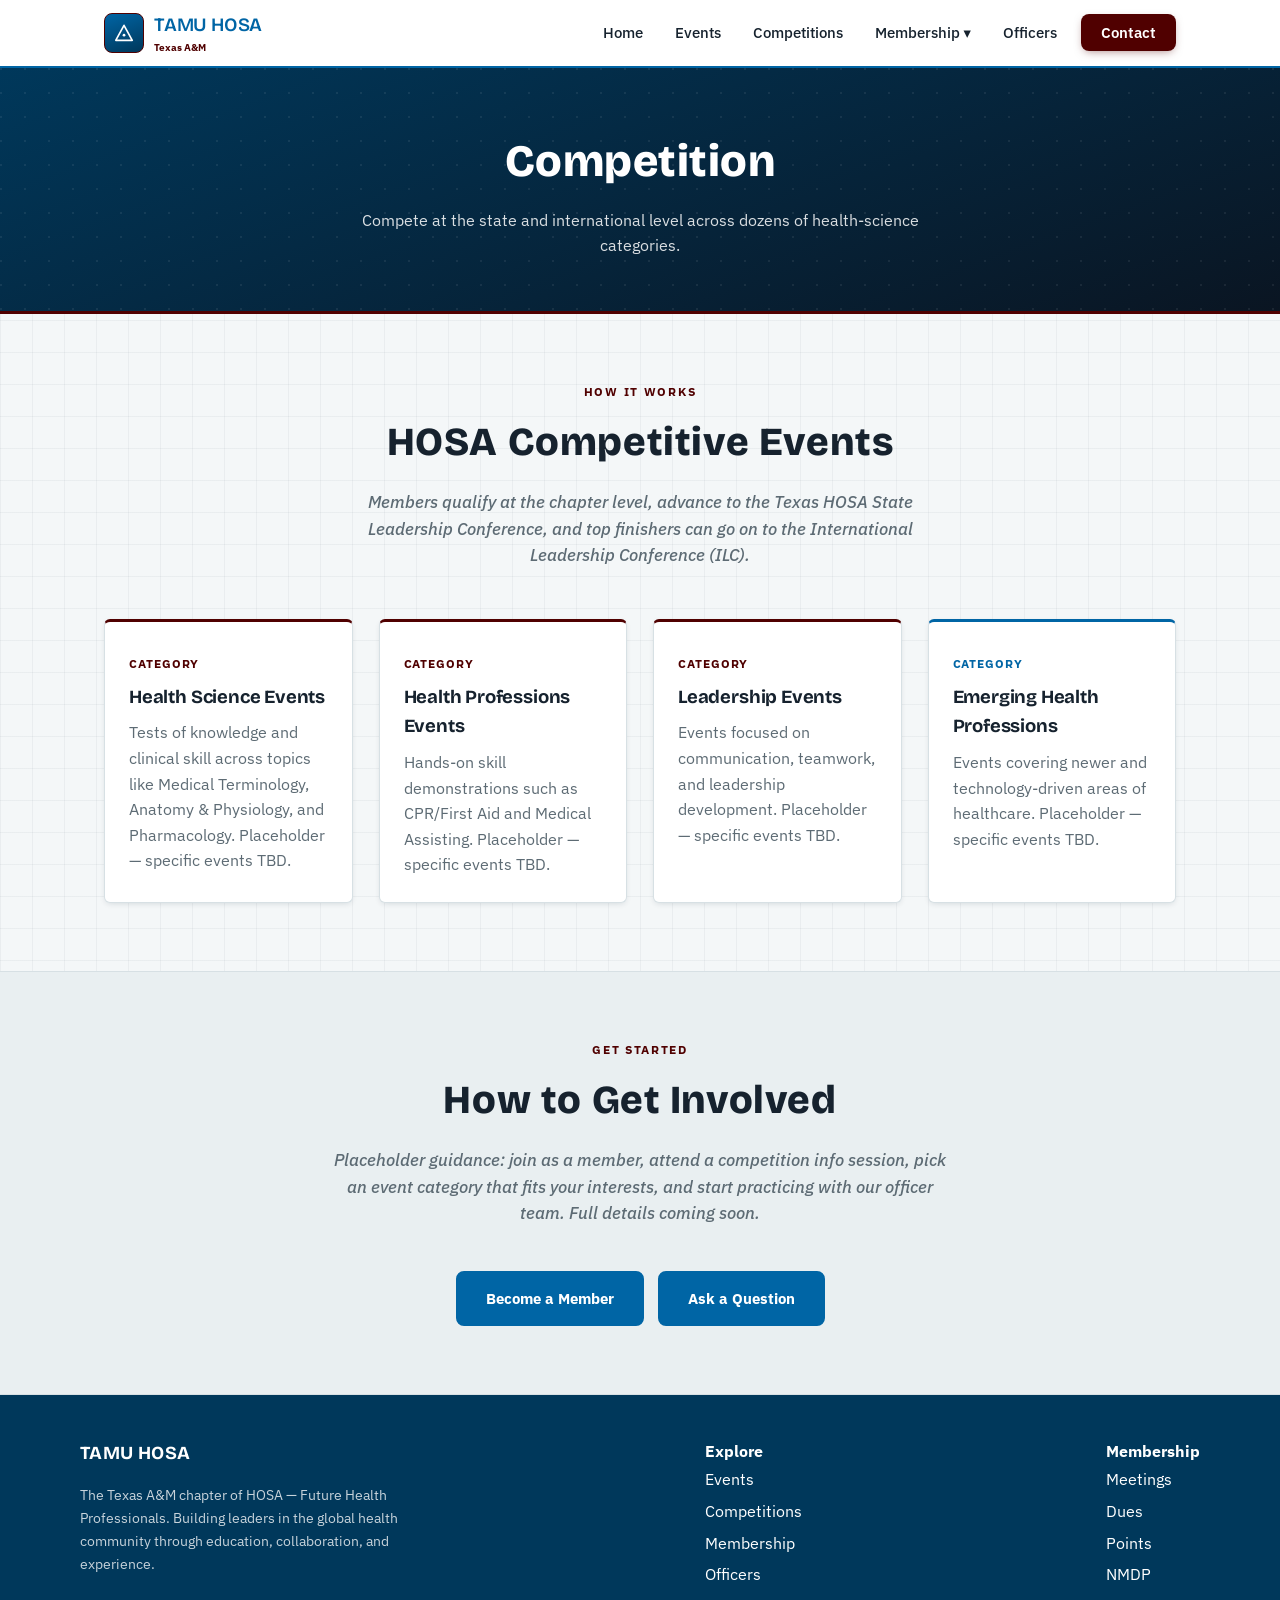
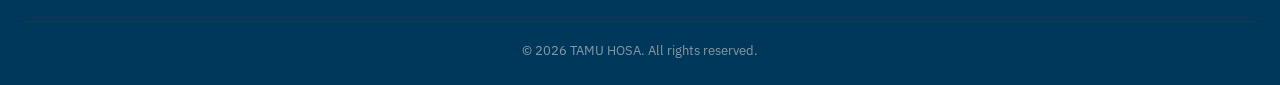
==== commit 80ca9531: "Swap overused Space Grotesk/Inter for Bricolage Grotesque + IBM Plex Sans" ====
--- a/competitions.html
+++ b/competitions.html
@@ -6,7 +6,7 @@
 <title>Competition | TAMU HOSA</title>
 <link rel="preconnect" href="https://fonts.googleapis.com">
 <link rel="preconnect" href="https://fonts.gstatic.com" crossorigin>
-<link href="https://fonts.googleapis.com/css2?family=Space+Grotesk:wght@500;600;700&family=Inter:ital,wght@0,400;0,500;0,600;0,700;1,500&display=swap" rel="stylesheet">
+<link href="https://fonts.googleapis.com/css2?family=Bricolage+Grotesque:wght@600;700;800&family=IBM+Plex+Sans:ital,wght@0,400;0,500;0,600;0,700;1,500&display=swap" rel="stylesheet">
 <link rel="stylesheet" href="css/style.css">
 </head>
 <body>
--- a/css/style.css
+++ b/css/style.css
@@ -41,7 +41,7 @@
 
 body {
   margin: 0;
-  font-family: 'Inter', 'Segoe UI', system-ui, -apple-system, sans-serif;
+  font-family: 'IBM Plex Sans', 'Segoe UI', system-ui, -apple-system, sans-serif;
   background-color: var(--cream);
   background-image:
     linear-gradient(rgba(15, 30, 48, 0.045) 1px, transparent 1px),
@@ -53,7 +53,7 @@
 }
 
 h1, h2, h3, .brand {
-  font-family: 'Space Grotesk', 'Arial Narrow', sans-serif;
+  font-family: 'Bricolage Grotesque', 'Arial Narrow', sans-serif;
   font-weight: 700;
   letter-spacing: -0.01em;
 }
@@ -143,7 +143,7 @@
 
 .brand .affiliation {
   display: block;
-  font-family: 'Inter', sans-serif;
+  font-family: 'IBM Plex Sans', sans-serif;
   text-transform: none;
   letter-spacing: 0;
   font-weight: 700;
@@ -273,7 +273,7 @@
   display: inline-flex;
   align-items: center;
   gap: 8px;
-  font-family: 'Inter', sans-serif;
+  font-family: 'IBM Plex Sans', sans-serif;
   font-size: 0.76rem;
   font-weight: 700;
   letter-spacing: 0.14em;
@@ -292,7 +292,7 @@
 .hero-kicker {
   position: relative;
   display: block;
-  font-family: 'Space Grotesk', sans-serif;
+  font-family: 'Bricolage Grotesque', sans-serif;
   font-size: clamp(1.5rem, 2.8vw, 2.1rem);
   font-weight: 800;
   text-transform: uppercase;
@@ -424,7 +424,7 @@
 
 .section-lede {
   text-align: center;
-  font-family: 'Inter', sans-serif;
+  font-family: 'IBM Plex Sans', sans-serif;
   font-style: italic;
   font-weight: 500;
   font-size: 1.08rem;
@@ -510,7 +510,7 @@
 }
 
 .officer-photo .initials {
-  font-family: 'Space Grotesk', sans-serif;
+  font-family: 'Bricolage Grotesque', sans-serif;
   font-size: 2.2rem;
   font-weight: 700;
 }
@@ -558,7 +558,7 @@
   border-radius: 8px;
   text-align: center;
   overflow: hidden;
-  font-family: 'Inter', sans-serif;
+  font-family: 'IBM Plex Sans', sans-serif;
 }
 
 .event-row .date-stamp .month {
@@ -574,7 +574,7 @@
 
 .event-row .date-stamp .day {
   display: block;
-  font-family: 'Space Grotesk', sans-serif;
+  font-family: 'Bricolage Grotesque', sans-serif;
   font-size: 1.9rem;
   font-weight: 800;
   color: var(--maroon);
@@ -656,7 +656,7 @@
 }
 
 .footer-wrap .brand-col strong {
-  font-family: 'Space Grotesk', sans-serif;
+  font-family: 'Bricolage Grotesque', sans-serif;
   font-weight: 700;
   letter-spacing: 0.02em;
   font-size: 1.15rem;
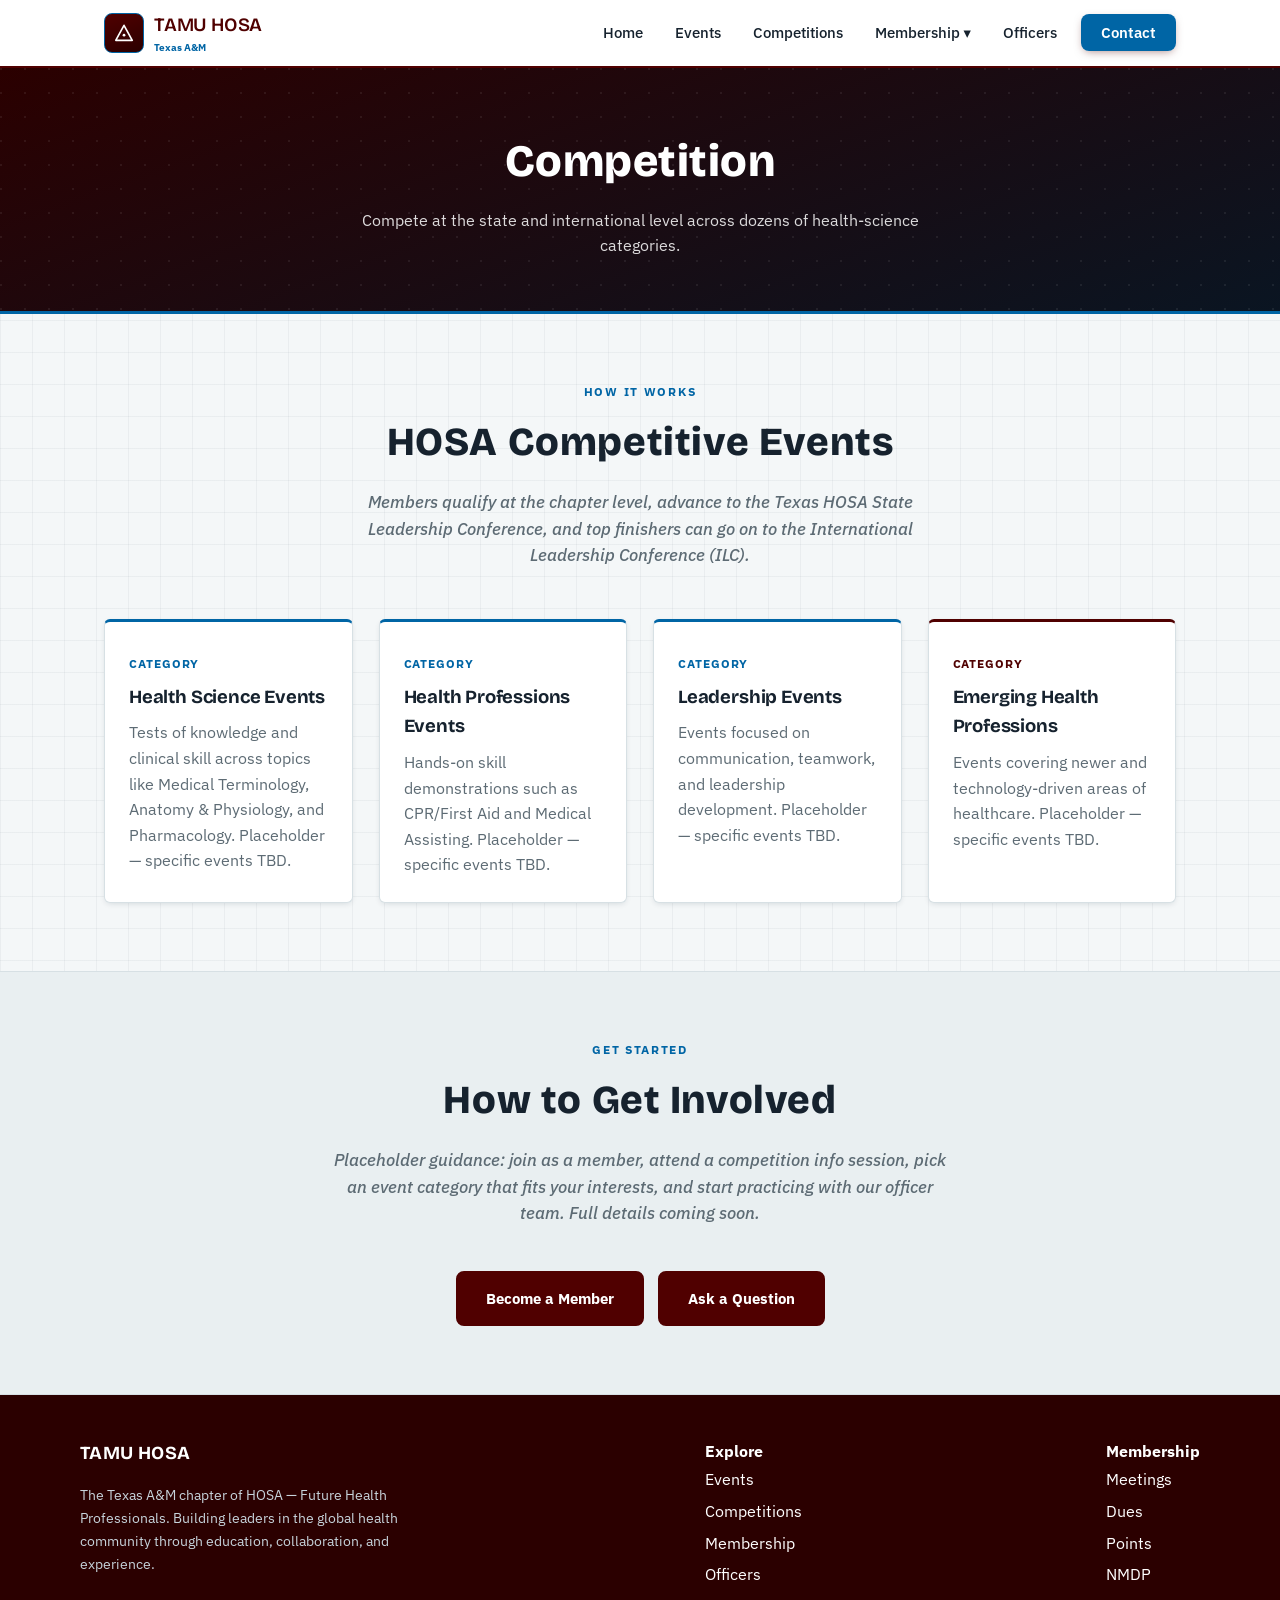
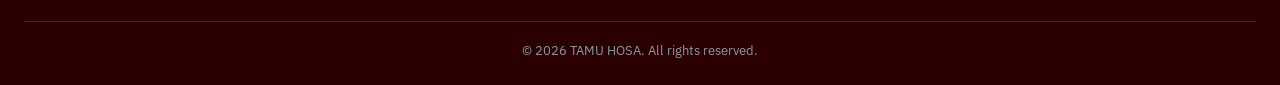
==== commit 30523eac: "Swap to TAMU maroon-dominant palette, rebuild site as data-driven for a GitHub CMS Every page now re" ====
--- a/competitions.html
+++ b/competitions.html
@@ -10,117 +10,7 @@
 <link rel="stylesheet" href="css/style.css">
 </head>
 <body>
-
-<a href="#main-content" class="skip-link">Skip to main content</a>
-
-<header class="site-header">
-  <div class="nav-wrap">
-    <a href="index.html" class="brand">
-      <span class="brand-mark" aria-hidden="true"><svg viewBox="0 0 24 24" width="22" height="22" fill="none" xmlns="http://www.w3.org/2000/svg"><path d="M12 3.6L21 20H3L12 3.6Z" stroke="#ffffff" stroke-width="1.8" stroke-linejoin="round"/><circle cx="12" cy="14.4" r="1.5" fill="#ffffff"/></svg></span>
-      <span>
-        TAMU HOSA
-        <span class="affiliation">Texas A&amp;M</span>
-      </span>
-    </a>
-    <nav>
-      <button class="nav-toggle-mobile" aria-label="Toggle menu" aria-expanded="false" aria-controls="primary-nav">&#9776;</button>
-      <ul id="primary-nav">
-        <li><a href="index.html">Home</a></li>
-        <li><a href="events.html">Events</a></li>
-        <li><a href="competitions.html">Competitions</a></li>
-        <li class="has-dropdown">
-          <details>
-            <summary class="dropdown-toggle">Membership <span>&#9662;</span></summary>
-            <div class="dropdown-menu">
-              <a href="membership/meetings.html">Meetings</a>
-              <a href="membership/flywire.html">Dues (Flywire)</a>
-              <a href="membership/points.html">Member Points</a>
-              <a href="membership/nmdp.html">NMDP Service Project</a>
-            </div>
-          </details>
-        </li>
-        <li><a href="officers.html">Officers</a></li>
-        <li><a href="contact.html" class="nav-cta">Contact</a></li>
-      </ul>
-    </nav>
-  </div>
-</header>
-
-<main id="main-content">
-
-<section class="page-hero">
-  <h1>Competition</h1>
-  <p>Compete at the state and international level across dozens of health-science categories.</p>
-</section>
-
-<section>
-  <div class="container">
-    <span class="eyebrow-tag">How It Works</span>
-    <h2 class="section-title">HOSA Competitive Events</h2>
-    <p class="section-lede">Members qualify at the chapter level, advance to the Texas HOSA State Leadership Conference, and top finishers can go on to the International Leadership Conference (ILC).</p>
-    <div class="grid">
-      <div class="card pillar-teal">
-        <span class="tag">Category</span>
-        <h3>Health Science Events</h3>
-        <p>Tests of knowledge and clinical skill across topics like Medical Terminology, Anatomy &amp; Physiology, and Pharmacology. Placeholder &mdash; specific events TBD.</p>
-      </div>
-      <div class="card pillar-teal">
-        <span class="tag">Category</span>
-        <h3>Health Professions Events</h3>
-        <p>Hands-on skill demonstrations such as CPR/First Aid and Medical Assisting. Placeholder &mdash; specific events TBD.</p>
-      </div>
-      <div class="card pillar-teal">
-        <span class="tag">Category</span>
-        <h3>Leadership Events</h3>
-        <p>Events focused on communication, teamwork, and leadership development. Placeholder &mdash; specific events TBD.</p>
-      </div>
-      <div class="card">
-        <span class="tag">Category</span>
-        <h3>Emerging Health Professions</h3>
-        <p>Events covering newer and technology-driven areas of healthcare. Placeholder &mdash; specific events TBD.</p>
-      </div>
-    </div>
-  </div>
-</section>
-
-<section class="alt">
-  <div class="container" style="text-align:center;">
-    <span class="eyebrow-tag">Get Started</span>
-    <h2 class="section-title">How to Get Involved</h2>
-    <p class="section-lede">Placeholder guidance: join as a member, attend a competition info session, pick an event category that fits your interests, and start practicing with our officer team. Full details coming soon.</p>
-    <div class="hero-buttons" style="justify-content:center;">
-      <a href="membership.html" class="btn btn-solid">Become a Member</a>
-      <a href="contact.html" class="btn btn-solid">Ask a Question</a>
-    </div>
-  </div>
-</section>
-
-</main>
-
-<footer class="site-footer">
-  <div class="footer-wrap">
-    <div class="brand-col">
-      <strong style="color:white;">TAMU HOSA</strong>
-      <p style="max-width:320px; font-size:0.9rem;">The Texas A&amp;M chapter of HOSA &mdash; Future Health Professionals. Building leaders in the global health community through education, collaboration, and experience.</p>
-    </div>
-    <div>
-      <strong style="color:white;">Explore</strong><br>
-      <a href="events.html">Events</a><br>
-      <a href="competitions.html">Competitions</a><br>
-      <a href="membership.html">Membership</a><br>
-      <a href="officers.html">Officers</a>
-    </div>
-    <div>
-      <strong style="color:white;">Membership</strong><br>
-      <a href="membership/meetings.html">Meetings</a><br>
-      <a href="membership/flywire.html">Dues</a><br>
-      <a href="membership/points.html">Points</a><br>
-      <a href="membership/nmdp.html">NMDP</a>
-    </div>
-  </div>
-  <div class="footer-bottom">&copy; 2026 TAMU HOSA. All rights reserved.</div>
-</footer>
-
-<script src="js/nav.js"></script>
+<div id="app"></div>
+<script src="js/render.js"></script>
 </body>
 </html>
--- a/css/style.css
+++ b/css/style.css
@@ -1,15 +1,14 @@
 /* TAMU HOSA — shared styles
    Architecture adapted from the FFAC template (header/nav, card/grid, button,
-   dropdown, and mobile rules). Two-color scheme: HOSA's official navy blue
-   (verified from HOSA's own rebrand brand file, PANTONE 301 U -> RGB(0,101,165))
-   dominant, TAMU maroon as the accent. */
+   dropdown, and mobile rules). Two-color scheme, swapped to lean TAMU: maroon
+   dominant, HOSA's official navy blue (PANTONE 301 U -> RGB(0,101,165)) as the accent. */
 
 :root {
   --navy: #0065A5;
   --navy-dark: #004C7C;
-  --navy-deep: #00385B;
   --maroon: #500000;
   --maroon-dark: #350000;
+  --maroon-deep: #2b0000;
   --ink: #16222e;
   --cream: #f4f7f8;
   --paper: #e9eff1;
@@ -60,13 +59,13 @@
 
 img { max-width: 100%; display: block; }
 
-a { color: var(--navy); text-decoration: none; }
+a { color: var(--maroon); text-decoration: none; }
 a:hover { text-decoration: underline; }
 
 a:focus-visible,
 button:focus-visible,
 summary:focus-visible {
-  outline: 2px solid var(--navy);
+  outline: 2px solid var(--maroon);
   outline-offset: 3px;
   border-radius: 3px;
 }
@@ -76,7 +75,7 @@
   left: 12px;
   top: -60px;
   z-index: 1000;
-  background: var(--navy);
+  background: var(--maroon);
   color: var(--warm-white);
   padding: 10px 18px;
   border-radius: 6px;
@@ -95,7 +94,7 @@
 /* ---------- Header / Nav ---------- */
 header.site-header {
   background: var(--warm-white);
-  border-bottom: 2px solid var(--navy);
+  border-bottom: 2px solid var(--maroon);
   position: sticky;
   top: 0;
   z-index: 100;
@@ -122,7 +121,7 @@
   gap: 10px;
   font-weight: 600;
   font-size: 1.18rem;
-  color: var(--navy);
+  color: var(--maroon);
 }
 
 .brand .brand-mark {
@@ -132,8 +131,8 @@
   width: 40px;
   height: 40px;
   border-radius: 8px;
-  background: linear-gradient(160deg, var(--navy) 0%, var(--navy-deep) 100%);
-  border: 1.5px solid var(--maroon);
+  background: linear-gradient(160deg, var(--maroon) 0%, var(--maroon-deep) 100%);
+  border: 1.5px solid var(--navy);
   flex-shrink: 0;
   transition: transform 320ms var(--ease);
 }
@@ -148,7 +147,7 @@
   letter-spacing: 0;
   font-weight: 700;
   font-size: 0.62rem;
-  color: var(--maroon);
+  color: var(--navy);
 }
 
 nav ul {
@@ -169,10 +168,10 @@
   transition: color 150ms var(--ease), background 150ms var(--ease);
 }
 
-nav a:hover { color: var(--navy); background: rgba(27, 58, 92, 0.07); text-decoration: none; }
+nav a:hover { color: var(--maroon); background: rgba(27, 58, 92, 0.07); text-decoration: none; }
 
 .nav-cta {
-  background: var(--maroon);
+  background: var(--navy);
   color: var(--warm-white) !important;
   padding: 9px 20px !important;
   border-radius: 8px;
@@ -182,7 +181,7 @@
   transition: background 150ms var(--ease), transform 150ms var(--ease), box-shadow 150ms var(--ease);
 }
 
-.nav-cta:hover { background: var(--maroon-dark); transform: translateY(-1px); box-shadow: 0 6px 14px -4px rgba(80, 0, 0, 0.5); }
+.nav-cta:hover { background: var(--navy-dark); transform: translateY(-1px); box-shadow: 0 6px 14px -4px rgba(80, 0, 0, 0.5); }
 .nav-cta:active { transform: translateY(0) scale(0.97); }
 
 /* Dropdown (native details/summary - no JS required) */
@@ -205,7 +204,7 @@
 
 .has-dropdown summary.dropdown-toggle::-webkit-details-marker { display: none; }
 .has-dropdown summary.dropdown-toggle::marker { content: ''; }
-.has-dropdown summary.dropdown-toggle:hover { color: var(--navy); background: rgba(27, 58, 92, 0.07); }
+.has-dropdown summary.dropdown-toggle:hover { color: var(--maroon); background: rgba(27, 58, 92, 0.07); }
 
 .dropdown-menu {
   position: absolute;
@@ -231,7 +230,7 @@
 .dropdown-menu a:hover {
   background: var(--cream);
   text-decoration: none;
-  color: var(--navy);
+  color: var(--maroon);
 }
 
 .nav-toggle-mobile {
@@ -246,7 +245,7 @@
 /* ---------- Hero ---------- */
 .hero {
   position: relative;
-  background: linear-gradient(160deg, var(--navy) 0%, var(--navy-deep) 100%);
+  background: linear-gradient(160deg, var(--maroon) 0%, var(--maroon-deep) 100%);
   color: var(--warm-white);
   padding: 84px 24px 76px;
   overflow: hidden;
@@ -286,7 +285,7 @@
   content: '';
   width: 22px;
   height: 1px;
-  background: var(--maroon);
+  background: var(--navy);
 }
 
 .hero-kicker {
@@ -309,7 +308,7 @@
   bottom: 0;
   width: 46px;
   height: 3px;
-  background: var(--maroon);
+  background: var(--navy);
   border-radius: 2px;
 }
 
@@ -337,7 +336,7 @@
 .btn {
   display: inline-block;
   background: var(--warm-white);
-  color: var(--navy);
+  color: var(--maroon);
   font-weight: 700;
   font-size: 0.96rem;
   padding: 13px 28px;
@@ -346,7 +345,7 @@
   transition: transform 160ms var(--ease), box-shadow 160ms var(--ease), background 160ms var(--ease), color 160ms var(--ease), border-color 160ms var(--ease);
 }
 
-.btn:hover { text-decoration: none; background: var(--maroon); border-color: var(--maroon); color: var(--navy-deep); transform: translateY(-2px); box-shadow: var(--shadow-md); }
+.btn:hover { text-decoration: none; background: var(--navy); border-color: var(--navy); color: var(--maroon-deep); transform: translateY(-2px); box-shadow: var(--shadow-md); }
 .btn:active { transform: translateY(0) scale(0.97); box-shadow: var(--shadow-sm); }
 
 .btn-outline {
@@ -358,21 +357,21 @@
 .btn-outline:hover { background: rgba(255, 255, 255, 0.12); border-color: var(--warm-white); color: var(--warm-white); }
 
 .btn-solid {
-  background: var(--navy);
-  color: var(--warm-white);
-  border: 2px solid var(--navy);
-}
-
-.btn-solid:hover { background: var(--navy-dark); border-color: var(--navy-dark); color: var(--warm-white); }
+  background: var(--maroon);
+  color: var(--warm-white);
+  border: 2px solid var(--maroon);
+}
+
+.btn-solid:hover { background: var(--maroon-dark); border-color: var(--maroon-dark); color: var(--warm-white); }
 
 /* ---------- Page header (non-home pages) ---------- */
 .page-hero {
   position: relative;
-  background: linear-gradient(160deg, var(--navy-deep) 0%, #0a1522 100%);
+  background: linear-gradient(160deg, var(--maroon-deep) 0%, #0a1522 100%);
   color: var(--warm-white);
   padding: 58px 24px 52px;
   text-align: center;
-  border-bottom: 3px solid var(--maroon);
+  border-bottom: 3px solid var(--navy);
   overflow: hidden;
 }
 
@@ -410,7 +409,7 @@
   font-weight: 700;
   letter-spacing: 0.14em;
   text-transform: uppercase;
-  color: var(--maroon);
+  color: var(--navy);
   margin: 0 0 10px;
 }
 
@@ -443,7 +442,7 @@
 }
 
 .card {
-  --pin: var(--navy);
+  --pin: var(--maroon);
   position: relative;
   background: var(--warm-white);
   border: 1px solid var(--border);
@@ -459,7 +458,7 @@
   box-shadow: var(--shadow-lg);
 }
 
-.card.pillar-teal { --pin: var(--maroon); }
+.card.pillar-teal { --pin: var(--navy); }
 .card.pillar-maroon { --pin: var(--maroon); }
 
 .card .tag {
@@ -504,8 +503,8 @@
   display: flex;
   align-items: center;
   justify-content: center;
-  color: var(--navy);
-  border-bottom: 3px solid var(--navy);
+  color: var(--maroon);
+  border-bottom: 3px solid var(--maroon);
   position: relative;
 }
 
@@ -525,7 +524,7 @@
 .officer-card h3 { margin: 0 0 8px; font-size: 1.02rem; }
 .officer-card .role {
   display: inline-block;
-  background: var(--maroon);
+  background: var(--navy);
   color: var(--warm-white);
   font-weight: 600;
   font-size: 0.72rem;
@@ -554,7 +553,7 @@
 .event-row .date-stamp {
   flex-shrink: 0;
   width: 64px;
-  border: 2px solid var(--maroon);
+  border: 2px solid var(--navy);
   border-radius: 8px;
   text-align: center;
   overflow: hidden;
@@ -563,7 +562,7 @@
 
 .event-row .date-stamp .month {
   display: block;
-  background: var(--maroon);
+  background: var(--navy);
   color: var(--warm-white);
   font-size: 0.68rem;
   font-weight: 700;
@@ -577,7 +576,7 @@
   font-family: 'Bricolage Grotesque', sans-serif;
   font-size: 1.9rem;
   font-weight: 800;
-  color: var(--maroon);
+  color: var(--navy);
   padding: 4px 0 6px;
 }
 
@@ -609,14 +608,14 @@
   list-style: none;
   padding: 16px 20px;
   font-weight: 600;
-  color: var(--navy);
+  color: var(--maroon);
   display: flex;
   justify-content: space-between;
   align-items: center;
 }
 
 .faq-item summary::-webkit-details-marker { display: none; }
-.faq-item summary::after { content: '+'; font-size: 1.2rem; color: var(--maroon); }
+.faq-item summary::after { content: '+'; font-size: 1.2rem; color: var(--navy); }
 .faq-item[open] summary::after { content: '\2212'; }
 .faq-item .faq-answer { padding: 0 20px 18px; color: var(--gray); }
 
@@ -640,7 +639,7 @@
 /* ---------- Footer ---------- */
 footer.site-footer {
   position: relative;
-  background: var(--navy-deep);
+  background: var(--maroon-deep);
   color: #c7d3db;
   padding: 44px 24px 24px;
   margin-top: 0;
